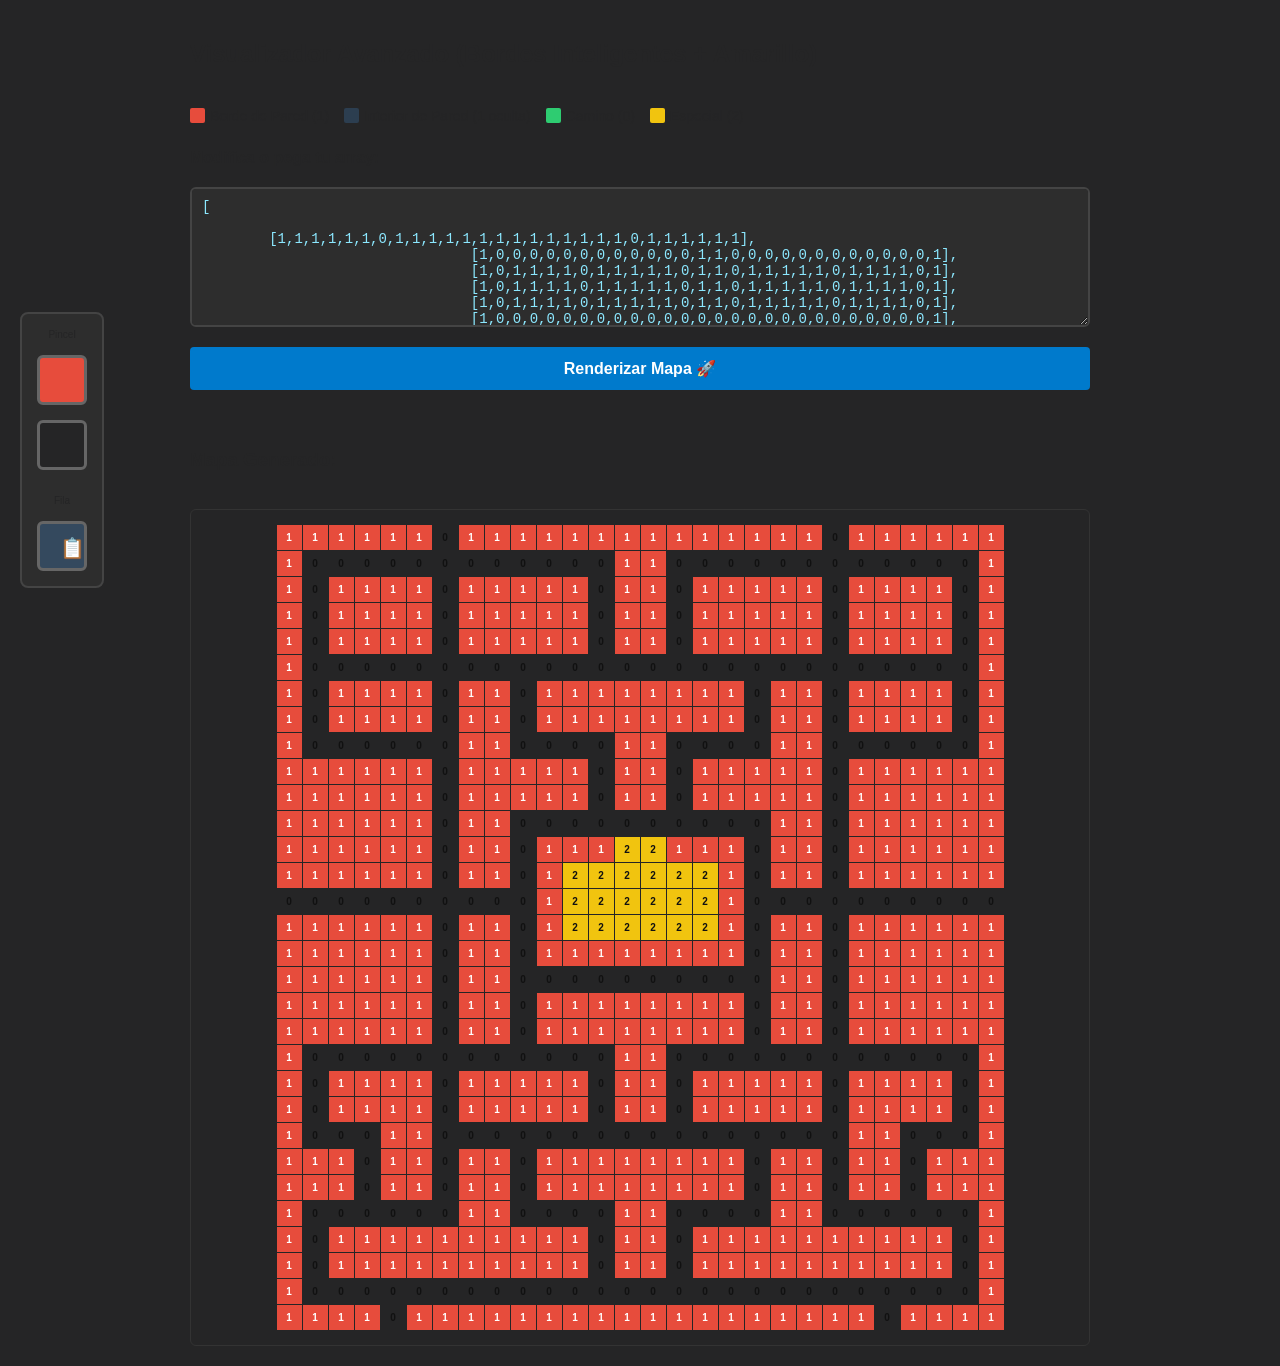
==== img/testmapa.html @ bf76d443 "test mapa + big map ok" ====
<!DOCTYPE html>
<html lang="es">
<head>
    <meta charset="UTF-8">
    <meta name="viewport" content="width=device-width, initial-scale=1.0">
    <title>Visualizador Inteligente de Mapas 2D</title>
    <style>
        body {
            font-family: 'Segoe UI', Tahoma, Geneva, Verdana, sans-serif;
            background-color: #252526;
            color: #252526;
            margin: 0;
            padding: 20px;
            display: flex;
            flex-direction: column;
            align-items: center;
        }
        .container {
            width: 100%;
            max-width: 900px;
            display: flex;
            flex-direction: column;
            gap: 20px;
        }
        textarea {
            width: 100%;
            height: 140px;
            background-color: #2d2d2d;
            color: #8ce8ff;
            border: 2px solid #444;
            border-radius: 6px;
            padding: 10px;
            font-family: 'Courier New', Courier, monospace;
            font-size: 14px;
            resize: vertical;
            box-sizing: border-box;
        }
        textarea:focus {
            border-color: #007acc;
            outline: none;
        }
        button {
            background-color: #007acc;
            color: white;
            border: none;
            padding: 12px 20px;
            font-size: 16px;
            font-weight: bold;
            border-radius: 4px;
            cursor: pointer;
            transition: background 0.2s;
        }
        button:hover {
            background-color: #005999;
        }
        .error {
            color: #ff6b6b;
            font-weight: bold;
            margin: 0;
        }
        #map-wrapper {
            display: flex;
            justify-content: center;
            overflow-x: auto;
            padding: 15px;
            background-color: #252526;
            border-radius: 6px;
            border: 1px solid #333;
        }
        #mapa {
            display: grid;
            gap: 1px; /* Espacio mínimo para que parezca una sola estructura */
        }
        .celda {
            width: 25px;
            height: 25px;
            display: flex;
            align-items: center;
            justify-content: center;
            font-size: 10px;
            font-weight: bold;
            user-select: none;
        }
        
        /* --- COLORES DE LOS ELEMENTOS --- */
        .pared-borde {
            background-color: #e74c3c; /* Pared exterior: Rojo brillante */
            color: white;
        }
        .pared-interior {
            background-color: #2c3e50; /* Interior de la pared: Gris oscuro/azul sólido */
            color: #555; /* Texto sutil */
        }
        .camino {
            background-color: #252526; 
            color: #111;
        }
        .especial-dos {
            background-color: #f1c40f; /* El número 2: Amarillo */
            color: #111;
        }
        
        /* Leyenda explicativa */
        .leyenda {
            display: flex;
            gap: 15px;
            font-size: 14px;
            margin-bottom: 5px;
        }
        .leyenda-item { display: flex; align-items: center; gap: 5px; }
        .cuadrito { width: 15px; height: 15px; border-radius: 2px; }
		
		/* Contenedor flotante a la izquierda */
.herramientas-flotantes {
    position: fixed;
    left: 20px;
    top: 50%;
    transform: translateY(-50%);
    display: flex;
    flex-direction: column;
    gap: 15px;
    background: #2d2d2d;
    padding: 15px;
    border-radius: 8px;
    border: 2px solid #444;
    z-index: 1000;
}
.btn-herramienta {
    width: 50px;
    height: 50px;
    border: 3px solid #666;
    border-radius: 6px;
    cursor: pointer;
    transition: all 0.2s;
}
/* Resaltar cuál botón está activo */
.btn-herramienta.activo {
    border-color: #007acc;
    box-shadow: 0 0 10px #007acc;
    transform: scale(1.1);
}

    </style>
</head>
<body>
<div class="herramientas-flotantes">
    <small style="text-align:center; font-size:10px;">Pincel</small>
    <button class="btn-herramienta" id="btnPared" style="background-color: #e74c3c;" onclick="seleccionarHerramienta(1)"></button>
    <button class="btn-herramienta" id="btnCamino" style="background-color: #252526;" onclick="seleccionarHerramienta(0)"></button>
    
    <!-- NUEVO BOTÓN: Clonar Fila -->
    <small style="text-align:center; font-size:10px; margin-top:10px;">Fila</small>
    <button class="btn-herramienta" id="btnClonar" style="background-color: #34495e; color: white; font-size: 20px;" onclick="seleccionarHerramienta('clonar')">📋</button>
</div>
<div class="container">
    <h2>Visualizador Avanzado (Bordes Inteligentes + Amarillo)</h2>
    
    <div class="leyenda">
        <div class="leyenda-item"><div class="cuadrito" style="background:#e74c3c"></div> Borde de Pared (1)</div>
        <div class="leyenda-item"><div class="cuadrito" style="background:#2c3e50"></div> Interior de Pared (1 oculta)</div>
        <div class="leyenda-item"><div class="cuadrito" style="background:#2ecc71"></div> Camino (0)</div>
        <div class="leyenda-item"><div class="cuadrito" style="background:#f1c40f"></div> Especial (2)</div>
    </div>

    <label for="arrayInput"><strong>Modifica o pega tu array:</strong></label>
    <textarea id="arrayInput">[
	
	[1,1,1,1,1,1,0,1,1,1,1,1,1,1,1,1,1,1,1,1,1,0,1,1,1,1,1,1],
				[1,0,0,0,0,0,0,0,0,0,0,0,0,1,1,0,0,0,0,0,0,0,0,0,0,0,0,1],
				[1,0,1,1,1,1,0,1,1,1,1,1,0,1,1,0,1,1,1,1,1,0,1,1,1,1,0,1],
				[1,0,1,1,1,1,0,1,1,1,1,1,0,1,1,0,1,1,1,1,1,0,1,1,1,1,0,1],
				[1,0,1,1,1,1,0,1,1,1,1,1,0,1,1,0,1,1,1,1,1,0,1,1,1,1,0,1],
				[1,0,0,0,0,0,0,0,0,0,0,0,0,0,0,0,0,0,0,0,0,0,0,0,0,0,0,1],
				[1,0,1,1,1,1,0,1,1,0,1,1,1,1,1,1,1,1,0,1,1,0,1,1,1,1,0,1],
				[1,0,1,1,1,1,0,1,1,0,1,1,1,1,1,1,1,1,0,1,1,0,1,1,1,1,0,1],
				[1,0,0,0,0,0,0,1,1,0,0,0,0,1,1,0,0,0,0,1,1,0,0,0,0,0,0,1],
				[1,1,1,1,1,1,0,1,1,1,1,1,0,1,1,0,1,1,1,1,1,0,1,1,1,1,1,1],
				[1,1,1,1,1,1,0,1,1,1,1,1,0,1,1,0,1,1,1,1,1,0,1,1,1,1,1,1],
				[1,1,1,1,1,1,0,1,1,0,0,0,0,0,0,0,0,0,0,1,1,0,1,1,1,1,1,1],
				[1,1,1,1,1,1,0,1,1,0,1,1,1,2,2,1,1,1,0,1,1,0,1,1,1,1,1,1],
				[1,1,1,1,1,1,0,1,1,0,1,2,2,2,2,2,2,1,0,1,1,0,1,1,1,1,1,1],
				[0,0,0,0,0,0,0,0,0,0,1,2,2,2,2,2,2,1,0,0,0,0,0,0,0,0,0,0],
				[1,1,1,1,1,1,0,1,1,0,1,2,2,2,2,2,2,1,0,1,1,0,1,1,1,1,1,1],
				[1,1,1,1,1,1,0,1,1,0,1,1,1,1,1,1,1,1,0,1,1,0,1,1,1,1,1,1],
				[1,1,1,1,1,1,0,1,1,0,0,0,0,0,0,0,0,0,0,1,1,0,1,1,1,1,1,1],
				[1,1,1,1,1,1,0,1,1,0,1,1,1,1,1,1,1,1,0,1,1,0,1,1,1,1,1,1],
				[1,1,1,1,1,1,0,1,1,0,1,1,1,1,1,1,1,1,0,1,1,0,1,1,1,1,1,1],
				[1,0,0,0,0,0,0,0,0,0,0,0,0,1,1,0,0,0,0,0,0,0,0,0,0,0,0,1],
				[1,0,1,1,1,1,0,1,1,1,1,1,0,1,1,0,1,1,1,1,1,0,1,1,1,1,0,1],
				[1,0,1,1,1,1,0,1,1,1,1,1,0,1,1,0,1,1,1,1,1,0,1,1,1,1,0,1],
				[1,0,0,0,1,1,0,0,0,0,0,0,0,0,0,0,0,0,0,0,0,0,1,1,0,0,0,1],
				[1,1,1,0,1,1,0,1,1,0,1,1,1,1,1,1,1,1,0,1,1,0,1,1,0,1,1,1],
				[1,1,1,0,1,1,0,1,1,0,1,1,1,1,1,1,1,1,0,1,1,0,1,1,0,1,1,1],
				[1,0,0,0,0,0,0,1,1,0,0,0,0,1,1,0,0,0,0,1,1,0,0,0,0,0,0,1],
				[1,0,1,1,1,1,1,1,1,1,1,1,0,1,1,0,1,1,1,1,1,1,1,1,1,1,0,1],
				[1,0,1,1,1,1,1,1,1,1,1,1,0,1,1,0,1,1,1,1,1,1,1,1,1,1,0,1],
				[1,0,0,0,0,0,0,0,0,0,0,0,0,0,0,0,0,0,0,0,0,0,0,0,0,0,0,1],
				[1,1,1,1,0,1,1,1,1,1,1,1,1,1,1,1,1,1,1,1,1,1,1,0,1,1,1,1],
				
	
	
	
]</textarea>
    
    <button onclick="procesarYDibujar()">Renderizar Mapa 🚀</button>
    <p id="errorMessage" class="error"></p>

    <h3>Mapa Generado:</h3>
    <div id="map-wrapper">
        <div id="mapa"></div>
    </div>
</div>

<script>
    function procesarYDibujarAnt() {
        const inputText = document.getElementById('arrayInput').value;
        const contenedorMapa = document.getElementById('mapa');
        const errorMessage = document.getElementById('errorMessage');
        
        errorMessage.innerText = '';
        contenedorMapa.innerHTML = '';

        try {
            const matriz = Function("\"use strict\"; return (" + inputText + ")")();

            if (!Array.isArray(matriz) || !Array.isArray(matriz[0])) {
                throw new Error("Formato inválido.");
            }

            const filas = matriz.length;
            const columnas = matriz[0].length;

            contenedorMapa.style.gridTemplateColumns = `repeat(${columnas}, 25px)`;

            // Recorremos la matriz para renderizarla
            for (let r = 0; r < filas; r++) {
                for (let c = 0; c < columnas; c++) {
                    const valor = Number(matriz[r][c]);
                    const celda = document.createElement('div');
                    celda.classList.add('celda');
                    celda.innerText = '';//valor;

                    if (valor === 1) {
                        // REGLA INTELIGENTE: Verificar si está completamente rodeado de '1's
                        // Miramos arriba, abajo, izquierda y derecha cuidando no salirnos de los límites
                        const arriba    = r > 0 ? Number(matriz[r-1][c]) : 0;
                        const abajo     = r < filas - 1 ? Number(matriz[r+1][c]) : 0;
                        const izquierda = c > 0 ? Number(matriz[r][c-1]) : 0;
                        const derecha   = c < columnas - 1 ? Number(matriz[r][c+1]) : 0;

                        // Si sus 4 vecinos directos también son paredes (1), es una celda interior
                        if (arriba === 1 && abajo === 1 && izquierda === 1 && derecha === 1) {
                            //celda.classList.add('pared-interior');
							celda.classList.add('pared-borde');
                        } else {
                            celda.classList.add('pared-borde'); // Es parte del contorno exterior
                        }
                    } else if (valor === 2) {
                        celda.classList.add('especial-dos');
                    } else {
                        celda.classList.add('camino');
                    }

                    contenedorMapa.appendChild(celda);
                }
            }

        } catch (error) {
            errorMessage.innerText = "❌ Hubo un problema al procesar el array. Revisa las comas y los corchetes.";
            console.error(error);
        }
    }

    // Variables globales para el estado del editor
    let matrizActual = []; 
    let herramientaActiva = null; // Puede ser 1 (pared) o 0 (camino)
    let mouseApretado = false;

    // Detectar si el usuario tiene el clic del mouse presionado en la pantalla
    window.addEventListener('mousedown', () => mouseApretado = true);
    window.addEventListener('mouseup', () => mouseApretado = false);

    // Activar/Desactivar los botones flotantes
   function seleccionarHerramienta(valor) {
		if (herramientaActiva === valor) {
			herramientaActiva = null;
			document.getElementById('btnPared').classList.remove('activo');
			document.getElementById('btnCamino').classList.remove('activo');
			document.getElementById('btnClonar').classList.remove('activo');
		} else {
			herramientaActiva = valor;
			document.getElementById('btnPared').classList.toggle('activo', valor === 1);
			document.getElementById('btnCamino').classList.toggle('activo', valor === 0);
			document.getElementById('btnClonar').classList.toggle('activo', valor === 'clonar');
		}
	}


    // Actualiza el Textarea con el estado actual de la matriz en memoria
    function actualizarTextarea() {
        // Formatea el array de forma limpia para que se vea ordenado en filas
        const lineas = matrizActual.map(fila => "  [" + fila.join(",") + "]");
        document.getElementById('arrayInput').value = "[\n" + lineas.join(",\n") + "\n]";
    }

    // Acción de pintar una celda específica
    function pintarCelda(r, c, elementoHTML) {
        if (herramientaActiva === null) return; // Si no hay pincel seleccionado, no hace nada

        matrizActual[r][c] = herramientaActiva;
        
        // Actualizar visualmente la celda sin repintar todo el mapa
        elementoHTML.className = 'celda'; // Limpiar clases previas
        elementoHTML.innerText = herramientaActiva;
        
        if (herramientaActiva === 1) {
            elementoHTML.classList.add('pared-borde');
        } else {
            elementoHTML.classList.add('camino');
        }

        actualizarTextarea();
    }

    function procesarYDibujar() {
        const inputText = document.getElementById('arrayInput').value;
        const contenedorMapa = document.getElementById('mapa');
        const errorMessage = document.getElementById('errorMessage');
        
        errorMessage.innerText = '';
        contenedorMapa.innerHTML = '';

        try {
            matrizActual = Function("\"use strict\"; return (" + inputText + ")")();

            if (!Array.isArray(matrizActual) || !Array.isArray(matrizActual[0])) {
                throw new Error("Formato inválido.");
            }

            const filas = matrizActual.length;
            const columnas = matrizActual[0].length;

            contenedorMapa.style.gridTemplateColumns = `repeat(${columnas}, 25px)`;

            for (let r = 0; r < filas; r++) {
                for (let c = 0; c < columnas; c++) {
                    const valor = Number(matrizActual[r][c]);
                    const celda = document.createElement('div');
                    celda.classList.add('celda');
                    celda.innerText = valor;

                    // Colores iniciales
                    if (valor === 1) {
                        celda.classList.add('pared-borde');
                    } else if (valor === 2) {
                        celda.classList.add('especial-dos');
                    } else {
                        celda.classList.add('camino');
                    }

                    // EVENTO 1: Si hace un solo clic sobre la celda
                   /* celda.addEventListener('mousedown', (e) => {
                        e.preventDefault(); // Evita selecciones de texto raras al arrastrar
                        pintarCelda(r, c, celda);
                    });*/
					// Evento al hacer clic
					celda.addEventListener('mousedown', (e) => {
						e.preventDefault(); 
						
						if (herramientaActiva === 'clonar') {
							// Detener cualquier otro evento para evitar que intente pintar la celda
							e.stopImmediatePropagation();
							
							// Clonamos la fila haciendo una copia limpia de los valores
							const filaCopiada = [...matrizActual[r]];
							
							// La insertamos justo arriba
							matrizActual.splice(r, 0, filaCopiada);
							
							// Sincronizamos el cuadro de texto y redibujamos el mapa limpio
							actualizarTextarea();
							procesarYDibujar(); 
						} else {
							// Si es un pincel normal (0 o 1), pintamos la celda
							pintarCelda(r, c, celda);
						}
					});

					// Evento al arrastrar el mouse
					celda.addEventListener('mouseenter', (e) => {
						// Solo permitimos pintar si el mouse está apretado Y NO estamos clonando
						if (mouseApretado && herramientaActiva !== 'clonar') {
							pintarCelda(r, c, celda);
						}
					});

                    contenedorMapa.appendChild(celda);
                }
            }

        } catch (error) {
            errorMessage.innerText = "❌ Hubo un problema al procesar el array.";
            console.error(error);
        }
    }

    // Carga inicial del mapa
    procesarYDibujar();
</script>



</body>
</html>
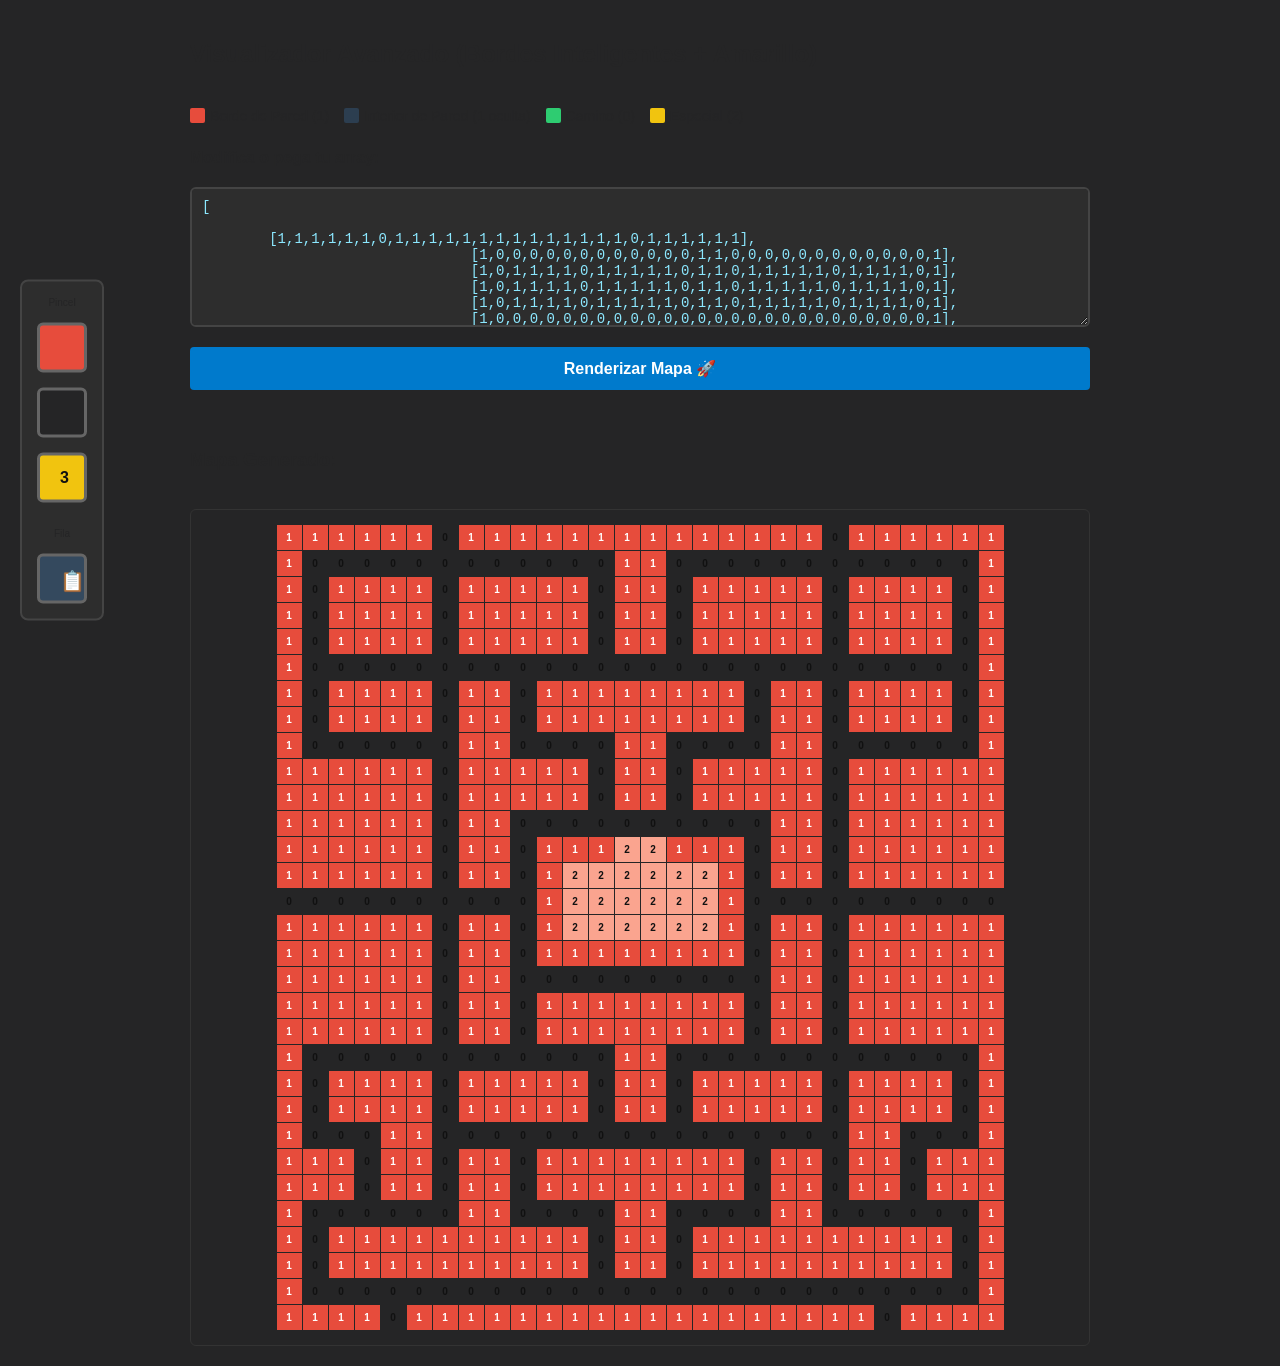
==== commit c26bc072: "map orig + test map" ====
--- a/img/testmapa.html
+++ b/img/testmapa.html
@@ -96,7 +96,7 @@
             color: #111;
         }
         .especial-dos {
-            background-color: #f1c40f; /* El número 2: Amarillo */
+            background-color: #faa48f; /* El número 2: Amarillo */
             color: #111;
         }
         
@@ -139,6 +139,10 @@
     box-shadow: 0 0 10px #007acc;
     transform: scale(1.1);
 }
+.especial-tres {
+    background-color: #f1c40f; /* Amarillo */
+    color: #111;
+}
 
     </style>
 </head>
@@ -147,7 +151,9 @@
     <small style="text-align:center; font-size:10px;">Pincel</small>
     <button class="btn-herramienta" id="btnPared" style="background-color: #e74c3c;" onclick="seleccionarHerramienta(1)"></button>
     <button class="btn-herramienta" id="btnCamino" style="background-color: #252526;" onclick="seleccionarHerramienta(0)"></button>
-    
+    <!-- Botón Especial (3) - Amarillo -->
+	<button class="btn-herramienta" id="btnTres" style="background-color: #f1c40f; color: #111; font-weight: bold; font-size: 16px;" onclick="seleccionarHerramienta(3)">3</button>
+
     <!-- NUEVO BOTÓN: Clonar Fila -->
     <small style="text-align:center; font-size:10px; margin-top:10px;">Fila</small>
     <button class="btn-herramienta" id="btnClonar" style="background-color: #34495e; color: white; font-size: 20px;" onclick="seleccionarHerramienta('clonar')">📋</button>
@@ -240,7 +246,7 @@
                     celda.classList.add('celda');
                     celda.innerText = '';//valor;
 
-                    if (valor === 1) {
+                   /* if (valor === 1) {
                         // REGLA INTELIGENTE: Verificar si está completamente rodeado de '1's
                         // Miramos arriba, abajo, izquierda y derecha cuidando no salirnos de los límites
                         const arriba    = r > 0 ? Number(matriz[r-1][c]) : 0;
@@ -259,8 +265,16 @@
                         celda.classList.add('especial-dos');
                     } else {
                         celda.classList.add('camino');
-                    }
-
+                    }*/
+					if (valor === 1) {
+						celda.classList.add('pared-borde');
+					} else if (valor === 2) {
+						celda.classList.add('especial-dos');
+					} else if (valor === 3) {
+						celda.classList.add('especial-tres');
+					} else {
+						celda.classList.add('camino');
+					}
                     contenedorMapa.appendChild(celda);
                 }
             }
@@ -286,14 +300,17 @@
 			herramientaActiva = null;
 			document.getElementById('btnPared').classList.remove('activo');
 			document.getElementById('btnCamino').classList.remove('activo');
+			document.getElementById('btnTres').classList.remove('activo');
 			document.getElementById('btnClonar').classList.remove('activo');
 		} else {
 			herramientaActiva = valor;
 			document.getElementById('btnPared').classList.toggle('activo', valor === 1);
 			document.getElementById('btnCamino').classList.toggle('activo', valor === 0);
+			document.getElementById('btnTres').classList.toggle('activo', valor === 3);
 			document.getElementById('btnClonar').classList.toggle('activo', valor === 'clonar');
 		}
 	}
+
 
 
     // Actualiza el Textarea con el estado actual de la matriz en memoria
@@ -305,22 +322,24 @@
 
     // Acción de pintar una celda específica
     function pintarCelda(r, c, elementoHTML) {
-        if (herramientaActiva === null) return; // Si no hay pincel seleccionado, no hace nada
-
-        matrizActual[r][c] = herramientaActiva;
-        
-        // Actualizar visualmente la celda sin repintar todo el mapa
-        elementoHTML.className = 'celda'; // Limpiar clases previas
-        elementoHTML.innerText = herramientaActiva;
-        
-        if (herramientaActiva === 1) {
-            elementoHTML.classList.add('pared-borde');
-        } else {
-            elementoHTML.classList.add('camino');
-        }
-
-        actualizarTextarea();
-    }
+		if (herramientaActiva === null) return;
+
+		matrizActual[r][c] = herramientaActiva;
+		
+		elementoHTML.className = 'celda'; 
+		elementoHTML.innerText = herramientaActiva;
+		
+		if (herramientaActiva === 1) {
+			elementoHTML.classList.add('pared-borde');
+		} else if (herramientaActiva === 3) {
+			elementoHTML.classList.add('especial-tres');
+		} else {
+			elementoHTML.classList.add('camino');
+		}
+
+		actualizarTextarea();
+	}
+
 
     function procesarYDibujar() {
         const inputText = document.getElementById('arrayInput').value;
